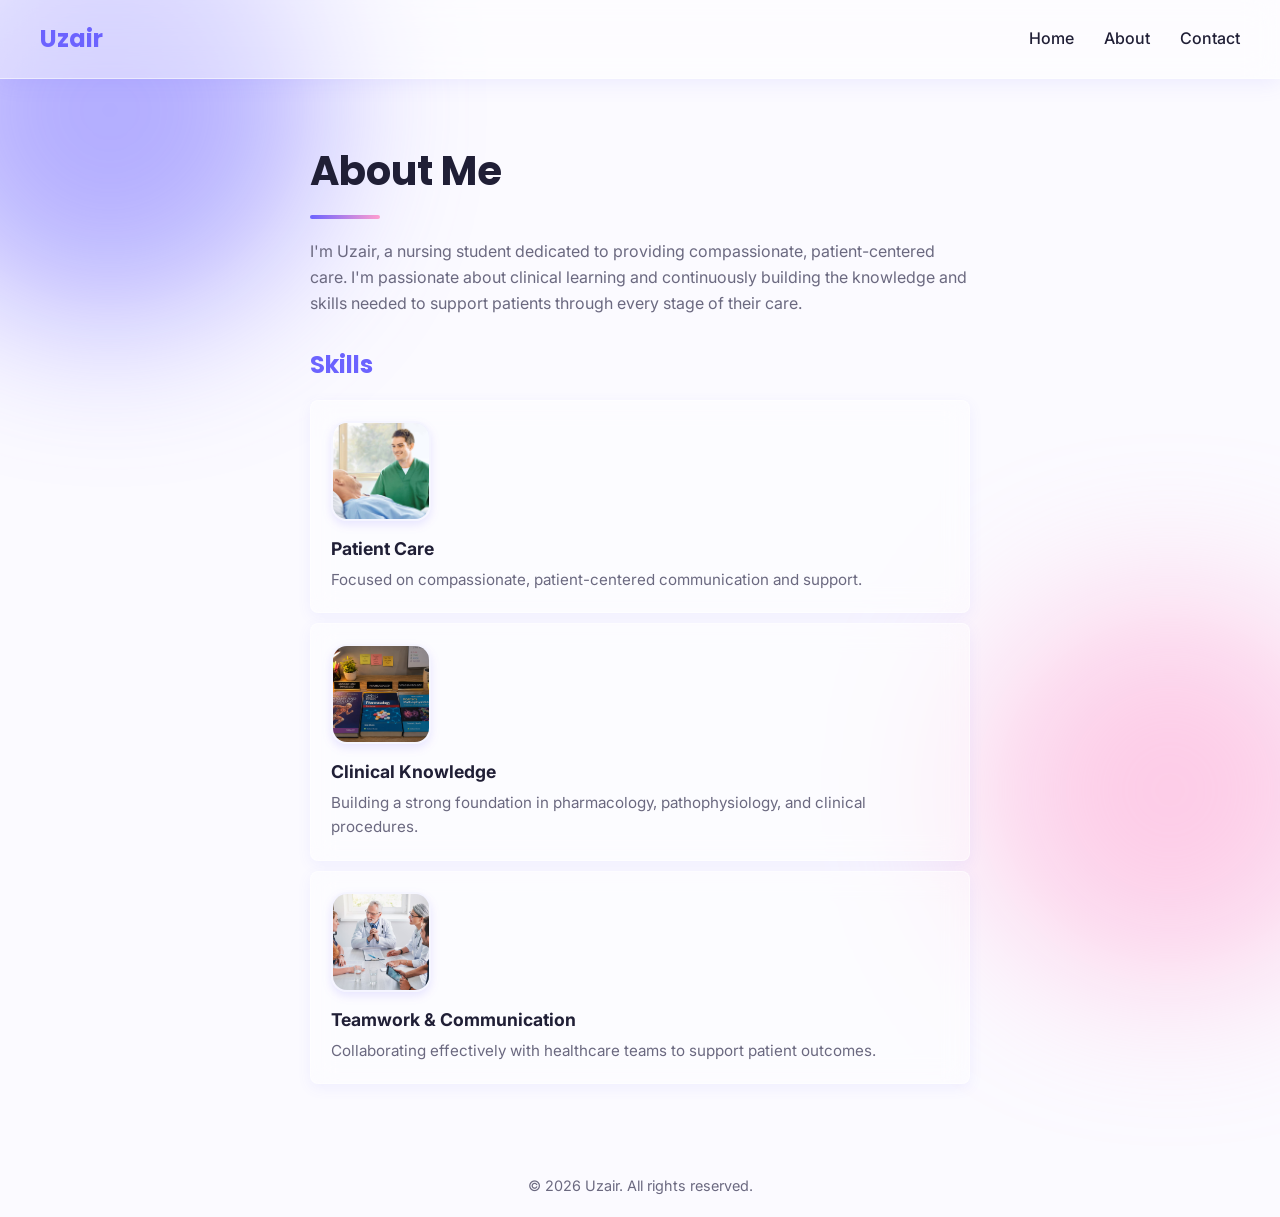
==== about.html @ eb41bfd7 "Add files via upload" ====
<!DOCTYPE html>
<html lang="en">

<head>
  <meta charset="UTF-8">
  <meta name="viewport" content="width=device-width, initial-scale=1.0">
  <title>About | Uzair</title>
  <link rel="preconnect" href="https://fonts.googleapis.com">
  <link rel="preconnect" href="https://fonts.gstatic.com" crossorigin>
  <link href="https://fonts.googleapis.com/css2?family=Poppins:wght@600;700&family=Inter:wght@400;500;600&display=swap" rel="stylesheet">
  <link rel="stylesheet" href="style.css">
</head>

<body>

  <!-- Same header as index.html — copy-pasted so every page has the same nav bar -->
  <header>
    <nav>
      <p class="logo">Uzair</p>
      <button class="hamburger" id="hamburger">☰</button>
      <ul class="nav-links" id="nav-links">
        <li><a href="index.html">Home</a></li>
        <li><a href="about.html">About</a></li>
        <li><a href="contact.html">Contact</a></li>
      </ul>
    </nav>
  </header>

  <main>
    <section class="about-section">
      <h1>About Me</h1>
      <p>
        I'm Uzair, a nursing student dedicated to providing compassionate,
        patient-centered care. I'm passionate about clinical learning and
        continuously building the knowledge and skills needed to support
        patients through every stage of their care.
      </p>

      <h2>Skills</h2>
      <ul class="skills-list">
        <li class="reveal">
          <div class="skill-icon">
            <!-- Rename your saved photo to match this exact filename, or tell me your real filename and I'll update this line -->
            <img src="assets/skill-patient-care.jpg" alt="Patient Care">
          </div>
          <strong>Patient Care</strong>
          <p>Focused on compassionate, patient-centered communication and support.</p>
        </li>
        <li class="reveal">
          <div class="skill-icon">
            <img src="assets/skill-clinical-knowledge.jpg" alt="Clinical Knowledge">
          </div>
          <strong>Clinical Knowledge</strong>
          <p>Building a strong foundation in pharmacology, pathophysiology, and clinical procedures.</p>
        </li>
        <li class="reveal">
          <div class="skill-icon">
            <img src="assets/skill-teamwork.jpg" alt="Teamwork & Communication">
          </div>
          <strong>Teamwork & Communication</strong>
          <p>Collaborating effectively with healthcare teams to support patient outcomes.</p>
        </li>
      </ul>
    </section>
  </main>

  <!-- Same footer as index.html -->
  <footer>
    <p>&copy; 2026 Uzair. All rights reserved.</p>
  </footer>

  <script src="script.js"></script>
</body>
</html>
---- style.css ----
/* ============================================= 
   1. RESET & BASE SETTINGS
   ============================================= */

* {
  margin: 0;
  padding: 0;
  box-sizing: border-box;
}

html {
  scroll-behavior: smooth; /* any jump-to-section link glides smoothly instead of snapping instantly */
}

:root {
  --color-bg: #fbfaff;        /* soft off-white main background */
  --color-bg-light: #f0edff;  /* light lavender for cards, nav, inputs */
  --color-text: #201f36;      /* deep navy for readable text */
  --color-muted: #6b6980;     /* muted grey-purple for secondary text */
  --color-accent: #6c63ff;    /* vibrant purple accent, kept from before */
  --color-border: #e2ddfa;    /* soft border so light elements stay defined */
  --font-main: 'Inter', system-ui, sans-serif;     /* body text — clean and highly readable */
  --font-heading: 'Poppins', system-ui, sans-serif; /* headings — bold and modern */
}

body {
  font-family: var(--font-main);
  background-color: var(--color-bg);
  color: var(--color-text);
  line-height: 1.6;
  opacity: 0; /* page starts invisible... */
  transition: opacity 0.3s ease; /* ...then fades in/out smoothly via JS toggling classes below */
  position: relative;
  overflow-x: hidden; /* prevents the background blobs below from causing sideways scrolling */
}

/* All headings and the logo use the bolder, more distinctive heading font,
   so they visually stand apart from regular paragraph text */
h1, h2, h3, .logo {
  font-family: var(--font-heading);
}

/* script.js adds this once the page has finished loading, fading it IN */
body.loaded {
  opacity: 1;
}

/* Soft floating color blobs, fixed in place behind everything.
   These are what the "glass" panels below will actually blur — without
   something colorful behind it, a glass effect just looks like plain grey. */
body::before,
body::after {
  content: "";
  position: fixed;
  border-radius: 50%;
  filter: blur(80px);
  z-index: -1; /* keeps these blobs behind all real content */
  opacity: 0.5;
}

body::before {
  width: 420px;
  height: 420px;
  background: #6c63ff; /* purple blob */
  top: -100px;
  left: -100px;
  animation: driftOne 18s ease-in-out infinite; /* slow, gentle wander */
}

body::after {
  width: 380px;
  height: 380px;
  background: #ff9ecf; /* soft pink blob for contrast */
  bottom: -80px;
  right: -80px;
  animation: driftTwo 22s ease-in-out infinite; /* different duration = they never move identically */
}

/* These two keyframe sets move each blob in a big, slow, gentle loop */
@keyframes driftOne {
  0%, 100% { transform: translate(0, 0); }
  50% { transform: translate(60px, 40px); }
}

@keyframes driftTwo {
  0%, 100% { transform: translate(0, 0); }
  50% { transform: translate(-50px, -30px); }
}

/* script.js adds this right before navigating to another page, fading it OUT */
body.fade-out {
  opacity: 0;
}

/* =============================================
   2. HEADER / NAVIGATION
   ============================================= */

header {
  display: flex;
  justify-content: space-between;
  align-items: center;
  padding: 20px 40px;
  /* rgba = a color with transparency (last number = opacity, 0 to 1) */
  background-color: rgba(255, 255, 255, 0.45);
  /* backdrop-filter blurs whatever is BEHIND this element — this is the actual "glass" effect */
  backdrop-filter: blur(16px);
  -webkit-backdrop-filter: blur(16px); /* Safari needs this prefixed version too */
  border-bottom: 1px solid rgba(255, 255, 255, 0.5); /* faint edge highlight, like real glass */
  position: sticky;
  top: 0;
  z-index: 100;
  box-shadow: 0 4px 20px rgba(108, 99, 255, 0.1);
}

nav {
  display: flex;
  justify-content: space-between;
  align-items: center;
  width: 100%;
  position: relative;
}

.logo {
  font-size: 1.5rem;
  font-weight: bold;
  color: var(--color-accent);
}

.nav-links {
  list-style: none;
  display: flex;
  gap: 30px;
}

.nav-links a {
  position: relative;   /* needed so the underline below can be positioned against this link */
  color: var(--color-text);
  text-decoration: none;
  font-weight: 500;
  transition: color 0.2s ease;
}

/* This invisible line grows from the center outward on hover, instead of a plain underline */
.nav-links a::after {
  content: "";
  position: absolute;
  left: 50%;
  bottom: -4px;
  width: 0%;
  height: 2px;
  background-color: var(--color-accent);
  transition: width 0.3s ease, left 0.3s ease;
}

.nav-links a:hover {
  color: var(--color-accent);
}

.nav-links a:hover::after {
  width: 100%;
  left: 0%;
}

/* The hamburger button — hidden by default on desktop screens */
.hamburger {
  display: none;
  background: none;
  border: none;
  color: var(--color-text);
  font-size: 1.8rem;
  cursor: pointer;
}

/* =============================================
   3. HERO SECTION
   ============================================= */

.hero {
  min-height: 80vh;
  display: flex;
  flex-direction: row;         /* text and image sit side-by-side */
  justify-content: center;
  align-items: center;
  gap: 60px;
  padding: 20px 40px;
}

.hero-text {
  text-align: left;
  max-width: 450px;
}

/* Each direct child of hero-text (h1, p, button) starts invisible+shifted down.
   They only animate once body gets the "loaded" class (added by script.js
   after the page finishes loading), and each has a different animation-delay
   so they appear one after another instead of all at once. */
.hero-text > * {
  opacity: 0;
  transform: translateY(20px);
}

body.loaded .hero-text > *:nth-child(1) {
  animation: fadeUp 0.7s ease forwards;
  animation-delay: 0.1s;
}

body.loaded .hero-text > *:nth-child(2) {
  animation: fadeUp 0.7s ease forwards;
  animation-delay: 0.3s;
}

body.loaded .hero-text > *:nth-child(3) {
  animation: fadeUp 0.7s ease forwards;
  animation-delay: 0.5s;
}

@keyframes fadeUp {
  from { opacity: 0; transform: translateY(20px); }
  to { opacity: 1; transform: translateY(0); }
}

.hero h1 {
  font-size: 3rem;
  margin-bottom: 15px;
}

.hero-text p {
  font-size: 1.2rem;
  color: var(--color-muted);
  margin-bottom: 30px;
}

.hero-image img {
  width: 280px;
  height: 280px;
  object-fit: cover;      /* crops the photo neatly to fill the circle, no stretching */
  border-radius: 50%;     /* makes the image a perfect circle */
  border: 4px solid var(--color-accent);
  animation: heroFloat 4s ease-in-out infinite; /* same idea as the skill icons — a slow, gentle bob */
}

@keyframes heroFloat {
  0%, 100% { transform: translateY(0); }
  50% { transform: translateY(-12px); }
}

.btn {
  position: relative;
  overflow: hidden;    /* keeps the shine sweep below contained inside the button's rounded shape */
  background-color: rgba(108, 99, 255, 0.75); /* semi-transparent accent color */
  backdrop-filter: blur(10px);
  -webkit-backdrop-filter: blur(10px);
  border: 1px solid rgba(255, 255, 255, 0.4); /* light edge = glass rim highlight */
  color: white;
  padding: 12px 28px;
  border-radius: 30px;
  text-decoration: none;
  font-weight: 600;
  display: inline-block;
  /* cubic-bezier gives a springy "pop" feel instead of a flat linear movement */
  transition: transform 0.25s cubic-bezier(0.34, 1.56, 0.64, 1),
              background-color 0.2s ease,
              box-shadow 0.25s ease;
}

/* A diagonal streak of light that sits just off to the left, hidden, until hover */
.btn::before {
  content: "";
  position: absolute;
  top: 0;
  left: -75%;
  width: 50%;
  height: 100%;
  background: linear-gradient(120deg, transparent, rgba(255, 255, 255, 0.5), transparent);
  transform: skewX(-20deg); /* angles the streak diagonally instead of straight up-down */
  transition: left 0.6s ease;
}

/* On hover, the streak slides all the way across from left to right */
.btn:hover::before {
  left: 125%;
}

.btn:hover {
  background-color: rgba(87, 79, 214, 0.9); /* becomes more solid/opaque on hover */
  transform: translateY(-4px) scale(1.06); /* lifts AND slightly grows = "pop" */
  box-shadow: 0 8px 24px rgba(108, 99, 255, 0.45); /* glow that grows with the pop */
}

.btn:active {
  transform: translateY(-1px) scale(0.97); /* quick press-down feel on click */
}

/* =============================================
   3b. ABOUT PAGE CONTENT
   ============================================= */

.about-section {
  max-width: 700px;
  margin: 0 auto;      /* centers the block horizontally */
  padding: 60px 20px;
}

.about-section h1 {
  font-size: 2.5rem;
  margin-bottom: 20px;
  position: relative;
  padding-bottom: 16px;
}

.about-section h1::after {
  content: "";
  position: absolute;
  bottom: 0;
  left: 0;
  width: 70px;
  height: 4px;
  border-radius: 4px;
  background: linear-gradient(90deg, var(--color-accent), #ff9ecf, var(--color-accent));
  background-size: 200% 100%;
  animation: shimmer 3s linear infinite;
}

.about-section h2 {
  margin-top: 30px;
  margin-bottom: 15px;
  color: var(--color-accent);
}

.about-section p {
  color: var(--color-muted);
  margin-bottom: 10px;
}

.skills-list {
  list-style: none;
}

.skills-list li {
  background-color: rgba(255, 255, 255, 0.4);
  backdrop-filter: blur(12px);
  -webkit-backdrop-filter: blur(12px);
  border: 1px solid rgba(255, 255, 255, 0.5);
  padding: 20px;
  margin-bottom: 10px;
  border-radius: 8px;
  box-shadow: 0 4px 14px rgba(108, 99, 255, 0.08);
  transition: box-shadow 0.3s ease, transform 0.3s ease;
}

/* Slight lift on the whole card when hovering anywhere on it */
.skills-list li:hover {
  transform: translateY(-4px);
  box-shadow: 0 10px 24px rgba(108, 99, 255, 0.18);
}

.skill-icon {
  width: 100px;
  height: 100px;
  display: flex;
  align-items: center;
  justify-content: center;
  border-radius: 16px;    /* rounded square instead of a full circle */
  overflow: hidden;      /* crops the photo neatly into the square shape */
  background-color: rgba(108, 99, 255, 0.15);
  border: 2px solid rgba(255, 255, 255, 0.6);
  color: var(--color-accent);
  margin-bottom: 14px;
  box-shadow: 0 4px 10px rgba(108, 99, 255, 0.15);
  /* This makes the icon gently float up and down forever, using the
     keyframes defined below — "infinite" means it never stops repeating */
  animation: iconFloat 3s ease-in-out infinite;
  transition: transform 0.4s cubic-bezier(0.34, 1.56, 0.64, 1), background-color 0.3s ease;
}

.skill-icon img {
  width: 100%;
  height: 100%;
  object-fit: cover;   /* fills the circle without stretching/distorting the photo */
}

/* When you hover the CARD, pause the floating animation and let the icon
   spin/grow instead — otherwise both effects would fight over the same property */
.skills-list li:hover .skill-icon {
  animation-play-state: paused;
  transform: scale(1.15) rotate(12deg);
  background-color: rgba(108, 99, 255, 0.3);
}

/* Defines the up-and-down floating motion used above */
@keyframes iconFloat {
  0%, 100% { transform: translateY(0); }
  50% { transform: translateY(-6px); }
}

.skills-list li strong {
  display: block;
  font-size: 1.1rem;
  margin-bottom: 5px;
  color: var(--color-text);
}

.skills-list li p {
  color: var(--color-muted);
  font-size: 0.95rem;
  margin-bottom: 0; /* overrides the general paragraph spacing since this is the last thing in the card */
}

/* =============================================
   3c. CONTACT PAGE
   ============================================= */

.contact-section {
  max-width: 600px;
  margin: 0 auto;
  padding: 60px 20px;
}

.contact-section h1 {
  font-size: 2.5rem;
  margin-bottom: 15px;
  position: relative;
  padding-bottom: 16px;
}

.contact-section h1::after {
  content: "";
  position: absolute;
  bottom: 0;
  left: 0;
  width: 70px;
  height: 4px;
  border-radius: 4px;
  background: linear-gradient(90deg, var(--color-accent), #ff9ecf, var(--color-accent));
  background-size: 200% 100%;
  animation: shimmer 3s linear infinite;
}

.contact-section > p {
  color: var(--color-muted);
  margin-bottom: 30px;
}

.inline-link {
  color: var(--color-accent);
}

form {
  display: flex;
  flex-direction: column;
  gap: 8px;
}

label {
  font-weight: 600;
  margin-top: 10px;
}

input,
textarea {
  padding: 12px;
  border-radius: 8px;
  border: 1px solid rgba(255, 255, 255, 0.6);
  background-color: rgba(255, 255, 255, 0.35);
  backdrop-filter: blur(8px);
  -webkit-backdrop-filter: blur(8px);
  color: var(--color-text);
  font-family: var(--font-main);
  font-size: 1rem;
  resize: vertical; /* only allow resizing textarea up/down, not sideways */
}

input:focus,
textarea:focus {
  outline: 2px solid var(--color-accent); /* highlight when user clicks into a field */
}

form .btn {
  border: none;
  cursor: pointer;
  margin-top: 15px;
  align-self: flex-start; /* button doesn't stretch full width */
}

#form-status {
  margin-top: 10px;
  font-weight: 600;
}

/* =============================================
   3d. FEATURED ARTICLE SECTION
   ============================================= */

.article-section {
  max-width: 900px;
  margin: 0 auto;
  padding: 60px 20px;
}

.article-section h2 {
  font-size: 2rem;
  margin-bottom: 30px;
  text-align: center;
  color: var(--color-text);
  position: relative;
  padding-bottom: 16px;
}

/* A small glowing bar under the heading, with a gradient that continuously
   shifts position — creates a subtle shimmering light effect */
.article-section h2::after {
  content: "";
  position: absolute;
  bottom: 0;
  left: 50%;
  transform: translateX(-50%);
  width: 70px;
  height: 4px;
  border-radius: 4px;
  background: linear-gradient(90deg, var(--color-accent), #ff9ecf, var(--color-accent));
  background-size: 200% 100%; /* wider than the bar itself, so it can slide */
  animation: shimmer 3s linear infinite;
}

@keyframes shimmer {
  0% { background-position: 0% 0%; }
  100% { background-position: 200% 0%; }
}

.article-content {
  display: block;      /* no longer a side-by-side row — just stacked content */
  background-color: rgba(255, 255, 255, 0.4);
  backdrop-filter: blur(14px);
  -webkit-backdrop-filter: blur(14px);
  border: 1px solid rgba(255, 255, 255, 0.5);
  border-radius: 12px;
  padding: 30px;
  box-shadow: 0 8px 24px rgba(108, 99, 255, 0.1);
}

/* Clearfix: without this, a floated image can "poke out" past the bottom
   of its container because floated elements don't count toward height. */
.article-content::after {
  content: "";
  display: table;
  clear: both;
}

.article-image {
  float: right;              /* text from surrounding paragraphs wraps around this */
  width: 260px;
  max-width: 45%;            /* keeps it from taking over on narrower screens */
  margin: 6px 0 20px 25px;   /* extra space on the left so text doesn't touch it */
  border-radius: 10px;
  object-fit: cover;
  box-shadow: 0 4px 14px rgba(0, 0, 0, 0.12);
}

.article-content p {
  color: var(--color-muted);
  margin-bottom: 16px;
  line-height: 1.7;
}

.article-content p:last-child {
  margin-bottom: 0;
}

/* =============================================
   4. FOOTER
   ============================================= */

.social-links {
  display: flex;
  justify-content: center;
  gap: 16px;
  margin-bottom: 15px;
}

.social-links a {
  display: flex;
  align-items: center;
  justify-content: center;
  width: 40px;
  height: 40px;
  border-radius: 50%;
  background-color: rgba(255, 255, 255, 0.4);
  backdrop-filter: blur(10px);
  -webkit-backdrop-filter: blur(10px);
  border: 1px solid rgba(255, 255, 255, 0.5);
  color: var(--color-text);
  box-shadow: 0 4px 12px rgba(108, 99, 255, 0.12);
  transition: background-color 0.2s ease, transform 0.2s ease, color 0.2s ease;
}

.social-links a:hover {
  background-color: var(--color-accent);
  color: #ffffff;
  transform: translateY(-3px);
}

footer {
  text-align: center;
  padding: 20px;
  color: var(--color-muted);
  font-size: 0.9rem;
}

/* =============================================
   3e. SCROLL-REVEAL ANIMATION
   Any element with class="reveal" starts hidden/shifted down.
   script.js adds class="in-view" once it scrolls into sight,
   which triggers the transition below.
   ============================================= */

.reveal {
  opacity: 0;
  transform: translateY(40px);
  transition: opacity 0.7s ease, transform 0.7s ease;
}

.reveal.in-view {
  opacity: 1;
  transform: translateY(0);
}

/* Stagger skill cards one after another instead of all at once */
.skills-list li.reveal:nth-child(1) { transition-delay: 0s; }
.skills-list li.reveal:nth-child(2) { transition-delay: 0.15s; }
.skills-list li.reveal:nth-child(3) { transition-delay: 0.3s; }

/* =============================================
   5. RESPONSIVE / MOBILE STYLES
   ============================================= */

@media (max-width: 600px) {
  header {
    padding: 20px;
  }

  /* Show the hamburger button on small screens */
  .hamburger {
    display: block;
  }

  /* Hide the menu by default on mobile, turn it into a dropdown */
  .nav-links {
    display: none;
    flex-direction: column;
    position: absolute;
    top: 60px;
    right: 0;
    background-color: rgba(255, 255, 255, 0.55);
    backdrop-filter: blur(16px);
    -webkit-backdrop-filter: blur(16px);
    border: 1px solid rgba(255, 255, 255, 0.5);
    width: 200px;
    padding: 20px;
    gap: 15px;
    border-radius: 8px;
    box-shadow: 0 4px 16px rgba(108, 99, 255, 0.15);
  }

  /* This class gets added/removed by script.js when the hamburger is tapped */
  .nav-links.active {
    display: flex;
  }

  .hero {
    flex-direction: column;   /* stack image above text on small screens */
    text-align: center;
    padding: 40px 20px;
    gap: 30px;
  }

  .hero-text {
    text-align: center;
  }

  .hero h1 {
    font-size: 2rem;
  }

  .hero-text p {
    font-size: 1rem;
  }

  .hero-image img {
    width: 180px;
    height: 180px;
  }

  .article-content {
    padding: 20px;
  }

  .article-image {
    float: none;       /* no more floating/wrapping on small screens */
    width: 100%;
    max-width: 100%;
    margin: 15px 0;
  }
}
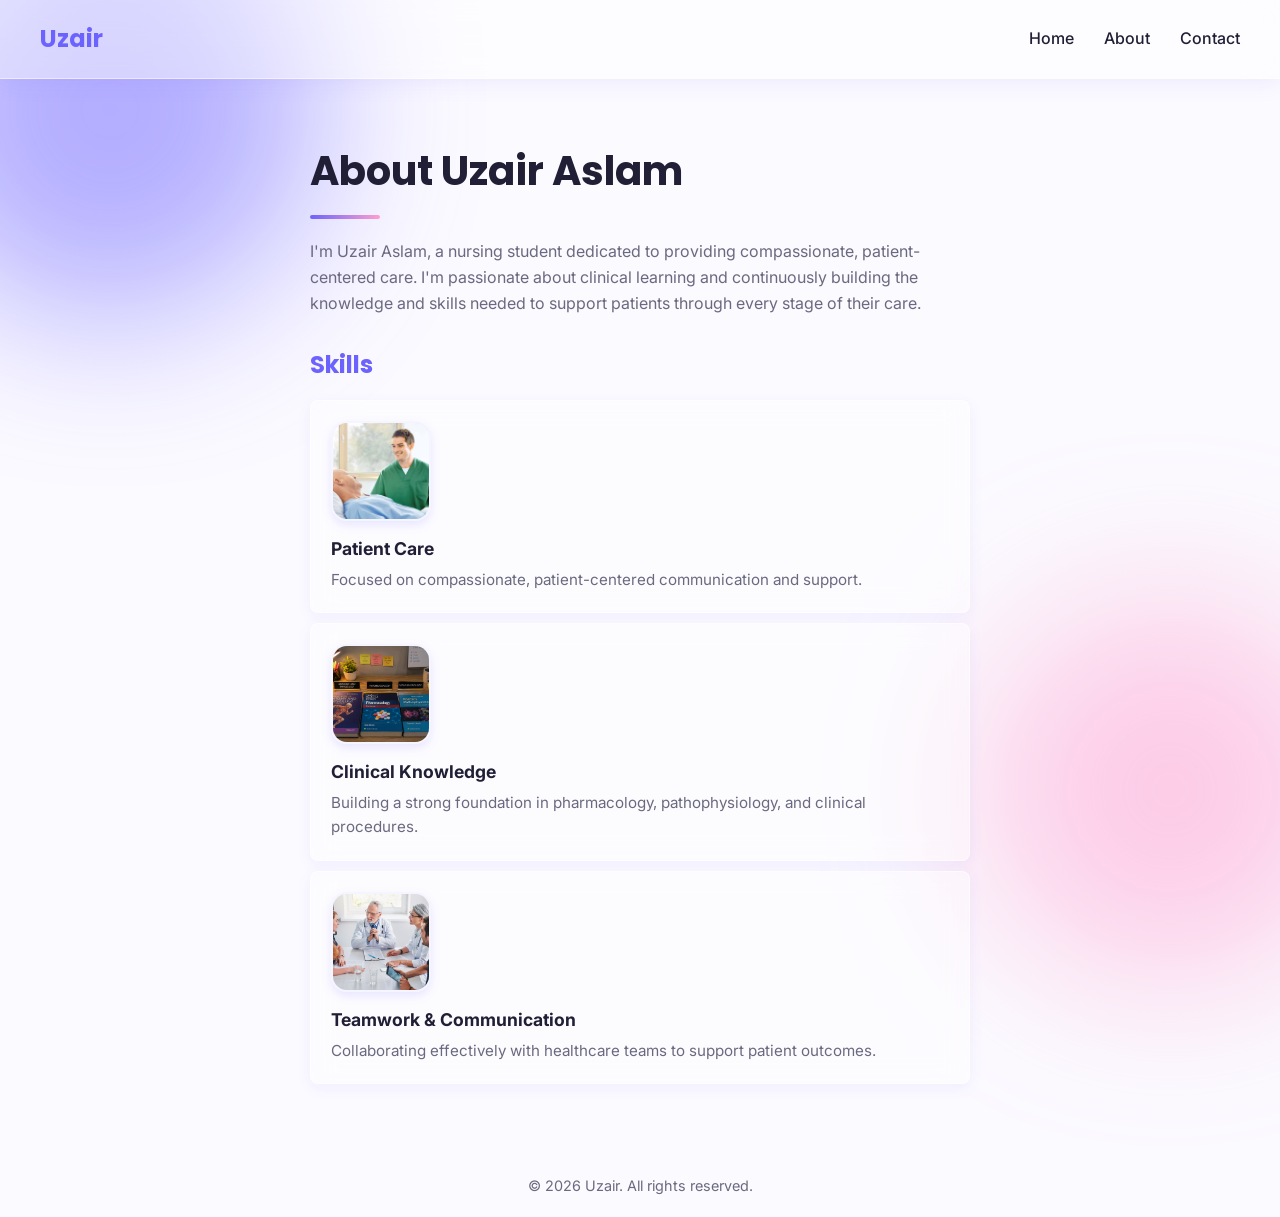
==== commit 9d220a7d: "Add files via upload" ====
--- a/about.html
+++ b/about.html
@@ -4,7 +4,9 @@
 <head>
   <meta charset="UTF-8">
   <meta name="viewport" content="width=device-width, initial-scale=1.0">
-  <title>About | Uzair</title>
+  <title>About Uzair Aslam | Nursing Portfolio</title>
+  <meta name="description" content="Learn more about Uzair Aslam, a nursing student building skills in patient care, clinical knowledge, and teamwork.">
+  <link rel="canonical" href="https://uzair660-dot.github.io/about.html">
   <link rel="preconnect" href="https://fonts.googleapis.com">
   <link rel="preconnect" href="https://fonts.gstatic.com" crossorigin>
   <link href="https://fonts.googleapis.com/css2?family=Poppins:wght@600;700&family=Inter:wght@400;500;600&display=swap" rel="stylesheet">
@@ -28,9 +30,9 @@
 
   <main>
     <section class="about-section">
-      <h1>About Me</h1>
+      <h1>About Uzair Aslam</h1>
       <p>
-        I'm Uzair, a nursing student dedicated to providing compassionate,
+        I'm Uzair Aslam, a nursing student dedicated to providing compassionate,
         patient-centered care. I'm passionate about clinical learning and
         continuously building the knowledge and skills needed to support
         patients through every stage of their care.
